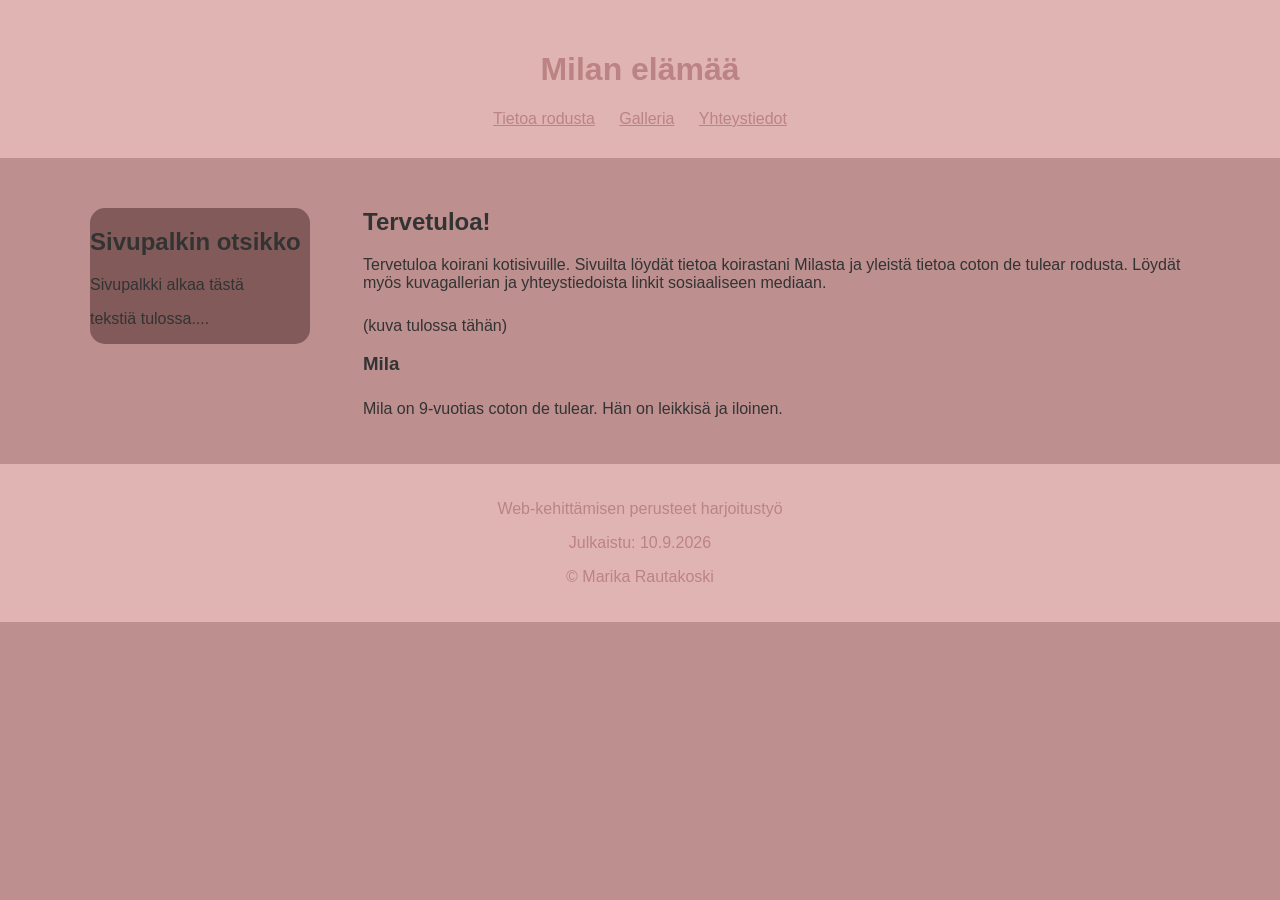
==== index.html @ 97edd07a "First version" ====
<!DOCTYPE html>
<html lang="en">

<head>
    <meta charset="UTF-8">
    <meta name="viewport" content="width=device-width, initial-scale=1.0">
    <title>Milan kotisivu</title>
    <link rel="stylesheet" href="style.css">
</head>

<body>
    <header>
        <h1>Milan elämää</h1>
        <nav>
            <a href="#information">Tietoa rodusta</a>
            <a href="#gallery.html">Galleria</a>
            <a href="#contact">Yhteystiedot</a>
        </nav>

    </header>
    <main>
        <aside>
            <h2 id="sivupalkinotsikko">Sivupalkin otsikko</h2>
            <p>Sivupalkki alkaa tästä</p>
            <p>tekstiä tulossa....</p>
        </aside>

        <div class="sisalto">

            <h2 id="tervetuloa">Tervetuloa!</h2>
            <p></p>
            <p>Tervetuloa koirani kotisivuille.
                Sivuilta löydät tietoa koirastani Milasta ja yleistä tietoa coton de tulear rodusta.
                Löydät myös kuvagallerian ja yhteystiedoista linkit sosiaaliseen mediaan. </p>
            <section>

                <div>
                    (kuva tulossa tähän)
                </div>

            </section>
            <h3 id="Mila">Mila</h3>
            <section>

                <p>Mila on 9-vuotias coton de tulear. Hän on leikkisä ja iloinen. </p>

            </section>

        </div>

    </main>
    <footer>
        <p>Web-kehittämisen perusteet harjoitustyö</p>
        <p>Julkaistu: <time datetime="2026-09-10">10.9.2026</time></p>
        <p>&copy; Marika Rautakoski</p>
    </footer>
</body>

</html>
---- style.css ----
/* Koko sivu */
body {
    font-family: Arial, sans-serif;
    background-color: #bd8f8f;
    color: #333;
    margin: 0;
}

/* Header */
header {
    background-color: #e1b4b4;
  color: rgb(187, 131, 131);
    text-align: center;
    padding: 30px;
}

/* Navigaatio */
.nav {
    margin-top: 20px;
}

nav a {
 color: rgb(187, 131, 131);
    margin: 0 10px;
}


/* Pääsisältö */
main {
    max-width: 1100px;
    margin: 30px auto;
    padding: 0 20px;

    display: flex;
    gap: 25px;
    align-items: flex-start;
}

/* Artikkeli
article {
    background-color: rgb(171, 91, 91);
    padding: 25px;
    border-radius: 8px;
}
/*


/* Sectionit */
section {
    margin-top: 25px;
}


/* Sivupalkki */
aside {
    background-color: #825a5a;
    width: 220px;
    flex-shrink: 0;
    border-radius: 15px;
    margin: 20px 28px 20px 0;
}

.sisalto {
    flex: 1;
}

/* Footer */
footer {
    background-color: #e1b4b4;
    color: rgb(187, 131, 131);
    text-align: center;
    padding: 20px;
    margin-top: 20px;
}
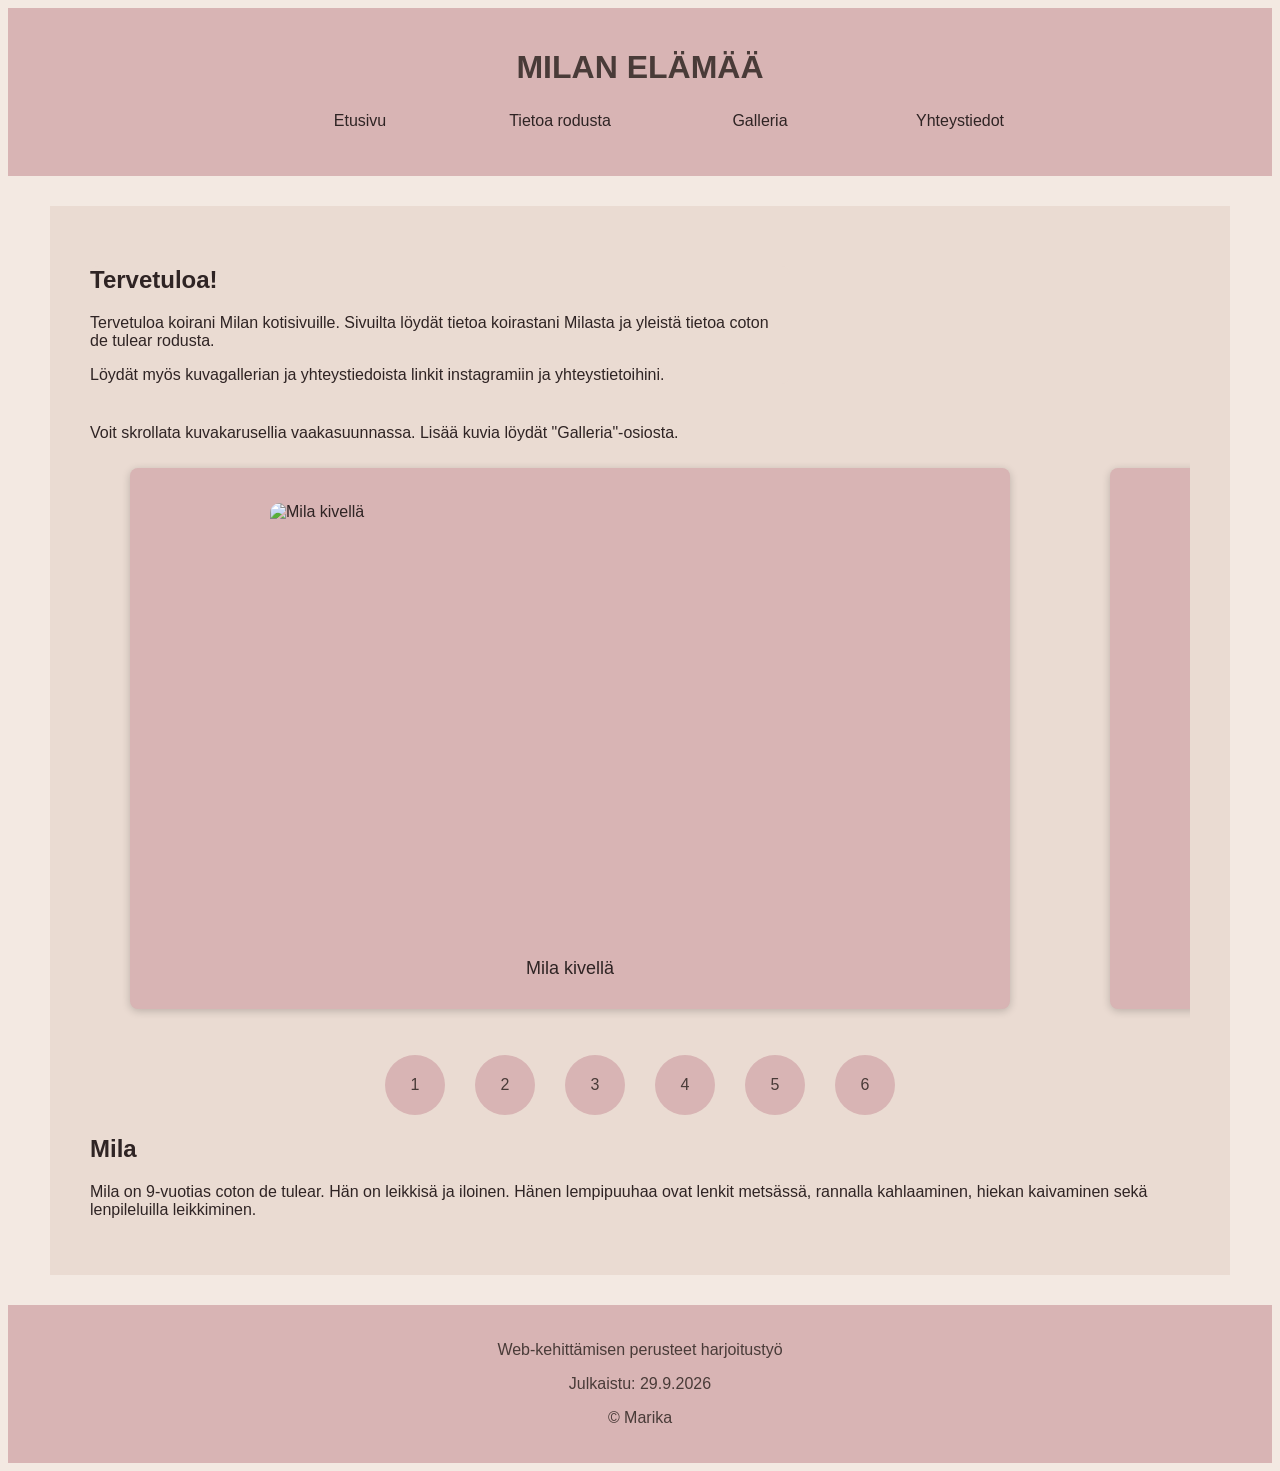
==== commit 9e07e961: "Versio2" ====
--- a/index.html
+++ b/index.html
@@ -1,58 +1,84 @@
 <!DOCTYPE html>
-<html lang="en">
+<html lang="fi">
 
 <head>
     <meta charset="UTF-8">
     <meta name="viewport" content="width=device-width, initial-scale=1.0">
     <title>Milan kotisivu</title>
-    <link rel="stylesheet" href="style.css">
+    <link rel="stylesheet" href="css/style.css">
 </head>
 
 <body>
     <header>
-        <h1>Milan elämää</h1>
-        <nav>
-            <a href="#information">Tietoa rodusta</a>
-            <a href="#gallery.html">Galleria</a>
-            <a href="#contact">Yhteystiedot</a>
+        <h1>MILAN ELÄMÄÄ</h1>
+        <nav class="nav">
+            <ul>
+                <li><a href="index.html">Etusivu</a></li>
+                <li><a href="information.html">Tietoa rodusta</a></li>
+                <li><a href="gallery.html">Galleria</a></li>
+                <li><a href="contact.html">Yhteystiedot</a></li>
+            </ul>
         </nav>
+    </header>
+    <main class="container">
+        <section class="intro">
+            <h2>Tervetuloa!</h2>
+            <p>Tervetuloa koirani Milan kotisivuille.
+                Sivuilta löydät tietoa koirastani Milasta ja yleistä tietoa coton de tulear rodusta.</p>
+            <p>Löydät myös kuvagallerian ja yhteystiedoista linkit instagramiin ja yhteystietoihini. </p>
+        </section>
+        <section class="carousel-section">
+            <p>Voit skrollata kuvakarusellia vaakasuunnassa. Lisää kuvia löydät "Galleria"-osiosta.</p>
+            <div class="carousel">
+                <figure class="carousel-item" id="slide1">
+                    <img src="images/mila6.jpg" alt="Mila kivellä">
+                    <figcaption>Mila kivellä</figcaption>
+                </figure>
+                <figure class="carousel-item" id="slide2">
+                    <img src="images/mila7.jpg" alt="Mila kalliolla">
+                    <figcaption>Mila kalliolla</figcaption>
+                </figure>
+                <figure class="carousel-item" id="slide3">
+                    <img src="images/mila8.jpg" alt="Mila kalliolla">
+                    <figcaption>Mila kalliolla</figcaption>
+                </figure>
+                <figure class="carousel-item" id="slide4">
+                    <img src="images/mila9.jpg" alt="Mila kannolla">
+                    <figcaption>Mila kannolla</figcaption>
+                </figure>
+                <figure class="carousel-item" id="slide5">
+                    <img src="images/milatitoroope.JPG" alt="Mila, Tito ja Roope">
+                    <figcaption>Mila, Tito ja Roope</figcaption>
+                </figure>
+                <figure class="carousel-item" id="slide6">
+                    <img src="images/milaroope.jpg" alt="Mila ja Roope">
+                    <figcaption>Mila ja Roope</figcaption>
+                </figure>
+            </div>
+            <nav class="carousel-nav">
+                <a href="#slide1">1</a>
+                <a href="#slide2">2</a>
+                <a href="#slide3">3</a>
+                <a href="#slide4">4</a>
+                <a href="#slide5">5</a>
+                <a href="#slide6">6</a>
+            </nav>
+        </section>
+        <section>
+            <h2>Mila </h2>
 
-    </header>
-    <main>
-        <aside>
-            <h2 id="sivupalkinotsikko">Sivupalkin otsikko</h2>
-            <p>Sivupalkki alkaa tästä</p>
-            <p>tekstiä tulossa....</p>
-        </aside>
+            <p>Mila on 9-vuotias coton de tulear. Hän on leikkisä ja iloinen. Hänen lempipuuhaa ovat lenkit metsässä,
+                rannalla kahlaaminen, hiekan kaivaminen sekä lenpileluilla leikkiminen. </p>
 
-        <div class="sisalto">
+        </section>
 
-            <h2 id="tervetuloa">Tervetuloa!</h2>
-            <p></p>
-            <p>Tervetuloa koirani kotisivuille.
-                Sivuilta löydät tietoa koirastani Milasta ja yleistä tietoa coton de tulear rodusta.
-                Löydät myös kuvagallerian ja yhteystiedoista linkit sosiaaliseen mediaan. </p>
-            <section>
 
-                <div>
-                    (kuva tulossa tähän)
-                </div>
-
-            </section>
-            <h3 id="Mila">Mila</h3>
-            <section>
-
-                <p>Mila on 9-vuotias coton de tulear. Hän on leikkisä ja iloinen. </p>
-
-            </section>
-
-        </div>
 
     </main>
     <footer>
         <p>Web-kehittämisen perusteet harjoitustyö</p>
-        <p>Julkaistu: <time datetime="2026-09-10">10.9.2026</time></p>
-        <p>&copy; Marika Rautakoski</p>
+        <p>Julkaistu: <time datetime="2026-09-10"></time>29.9.2026</time></p>
+        <p>&copy; Marika</p>
     </footer>
 </body>
 
--- a/css/style.css
+++ b/css/style.css
@@ -0,0 +1,223 @@
+* Perusasetukset */ * {
+    box-sizing: border-box;
+    margin: 0;
+    padding: 0;
+}
+
+body {
+    font-family: Arial, sans-serif;
+    background-color: #F3E9E2;
+    color: #2f2424;
+
+}
+
+
+/* Header */
+header {
+    background-color: #D8B4B4;
+    color: #493B38;
+    padding: 20px 40px;
+    text-align: center;
+}
+
+header h1 {
+    margin-bottom: 10px;
+}
+
+/* Navigaatio */
+.nav ul {
+    gap: 0;
+    display: flex;
+    list-style: none;
+    justify-content: center;
+}
+
+
+.nav li {
+    flex: 1;
+    max-width: 200px;
+
+}
+
+nav a {
+    display: block;
+    color: #2f2424;
+    margin: 0 10px;
+    text-decoration: none;
+    padding: 10px 10px;
+}
+
+nav a:hover {
+    text-decoration: underline;
+}
+
+
+/* Pääsisältö */
+
+.container {
+    width: 90%;
+    max-width: 1100px;
+    /*keskitetään main keskelle*/
+    margin: 30px auto;
+    padding: 40px;
+    background-color: #EADBD2;
+}
+
+.container section img {
+    width: 100%;
+    max-width: 600px;
+    height: 400px;
+    object-fit: cover;
+    display: block;
+    margin: 15px auto 25px;
+    border-radius: 10px;
+}
+
+
+main {
+    max-width: 1100px;
+    margin: 30px auto;
+    padding: 0 20px;
+    gap: 25px;
+    align-items: flex-start;
+}
+
+
+/* Sectionit */
+
+.intro {
+    background-color: #EADBD2;
+    max-width: 700px;
+    border-radius: 8px;
+    margin-bottom: 40px;
+}
+
+.gallery-section {
+    margin-bottom: 40px;
+}
+
+.gallery {
+    display: flex;
+    flex-direction: row;
+    flex-wrap: wrap;
+    gap: 20px;
+}
+
+.gallery-item {
+    flex: 1 1 300px;
+    /* kasvu, kutistuminen,  */
+    background-color: #D8B4B4;
+    border-radius: 8px;
+    overflow: hidden;
+    box-shadow: 0 2px 8px rgba(0, 0, 0, 0.2);
+}
+
+.gallery-item img {
+    width: 100%;
+    height: 300px;
+    object-fit: cover;
+}
+
+.gallery-item figcaption {
+    padding: 15px;
+    text-align: center;
+}
+
+/* Carousel */
+
+.carousel-section {
+    margin-bottom: 20px;
+    margin-top: 20px;
+}
+
+.carousel-section p {
+
+    margin-bottom: 10px;
+}
+
+.carousel {
+    display: flex;
+    gap: 20px;
+    flex-wrap: nowrap;
+    overflow-x: auto;
+    padding-bottom: 20px;
+    border-radius: 8px;
+    scroll-snap-type: x proximity;
+    scroll-behavior: smooth;
+    scrollbar-width: none;
+}
+
+.carousel-item {
+    flex: 0 0 80%;
+    background-color: #D8B4B4;
+    border-radius: 8px;
+    scroll-snap-align: center;
+    box-shadow: 0 2px 8px rgba(0, 0, 0, 0.2);
+    overflow: hidden;
+    padding-top: 20px;
+}
+
+.carousel-item img {
+    width: 100%;
+    height: 300px;
+    object-fit: cover;
+    display: block;
+}
+
+.carousel-item figcaption {
+
+    padding: 30px;
+    text-align: center;
+    font-size: 18px;
+}
+
+.carousel-nav {
+    display: flex;
+    justify-content: center;
+    margin-top: 10px;
+    gap: 10px;
+}
+
+.carousel-nav a {
+    display: flex;
+    background-color: #D8B4B4;
+    color: #493B38;
+    border-radius: 50%;
+    text-decoration: none;
+    justify-content: center;
+    align-items: center;
+    width: 40px;
+    height: 40px;
+}
+
+.carousel-nav a:hover {
+    background-color: #825a5a;
+    color: #493B38;
+}
+
+.koiralinkit a {
+    color: #493B38;
+    text-decoration: none;
+}
+
+.koiralinkit a:hover {
+    text-decoration: underline;
+}
+
+.yhteystiedot a {
+    color: #493B38;
+    text-decoration: none;
+}
+
+.yhteystiedot a:hover {
+    text-decoration: underline;
+}
+
+
+footer {
+    background-color: #D8B4B4;
+    color: #493B38;
+    text-align: center;
+    padding: 20px;
+    margin-top: 20px;
+}
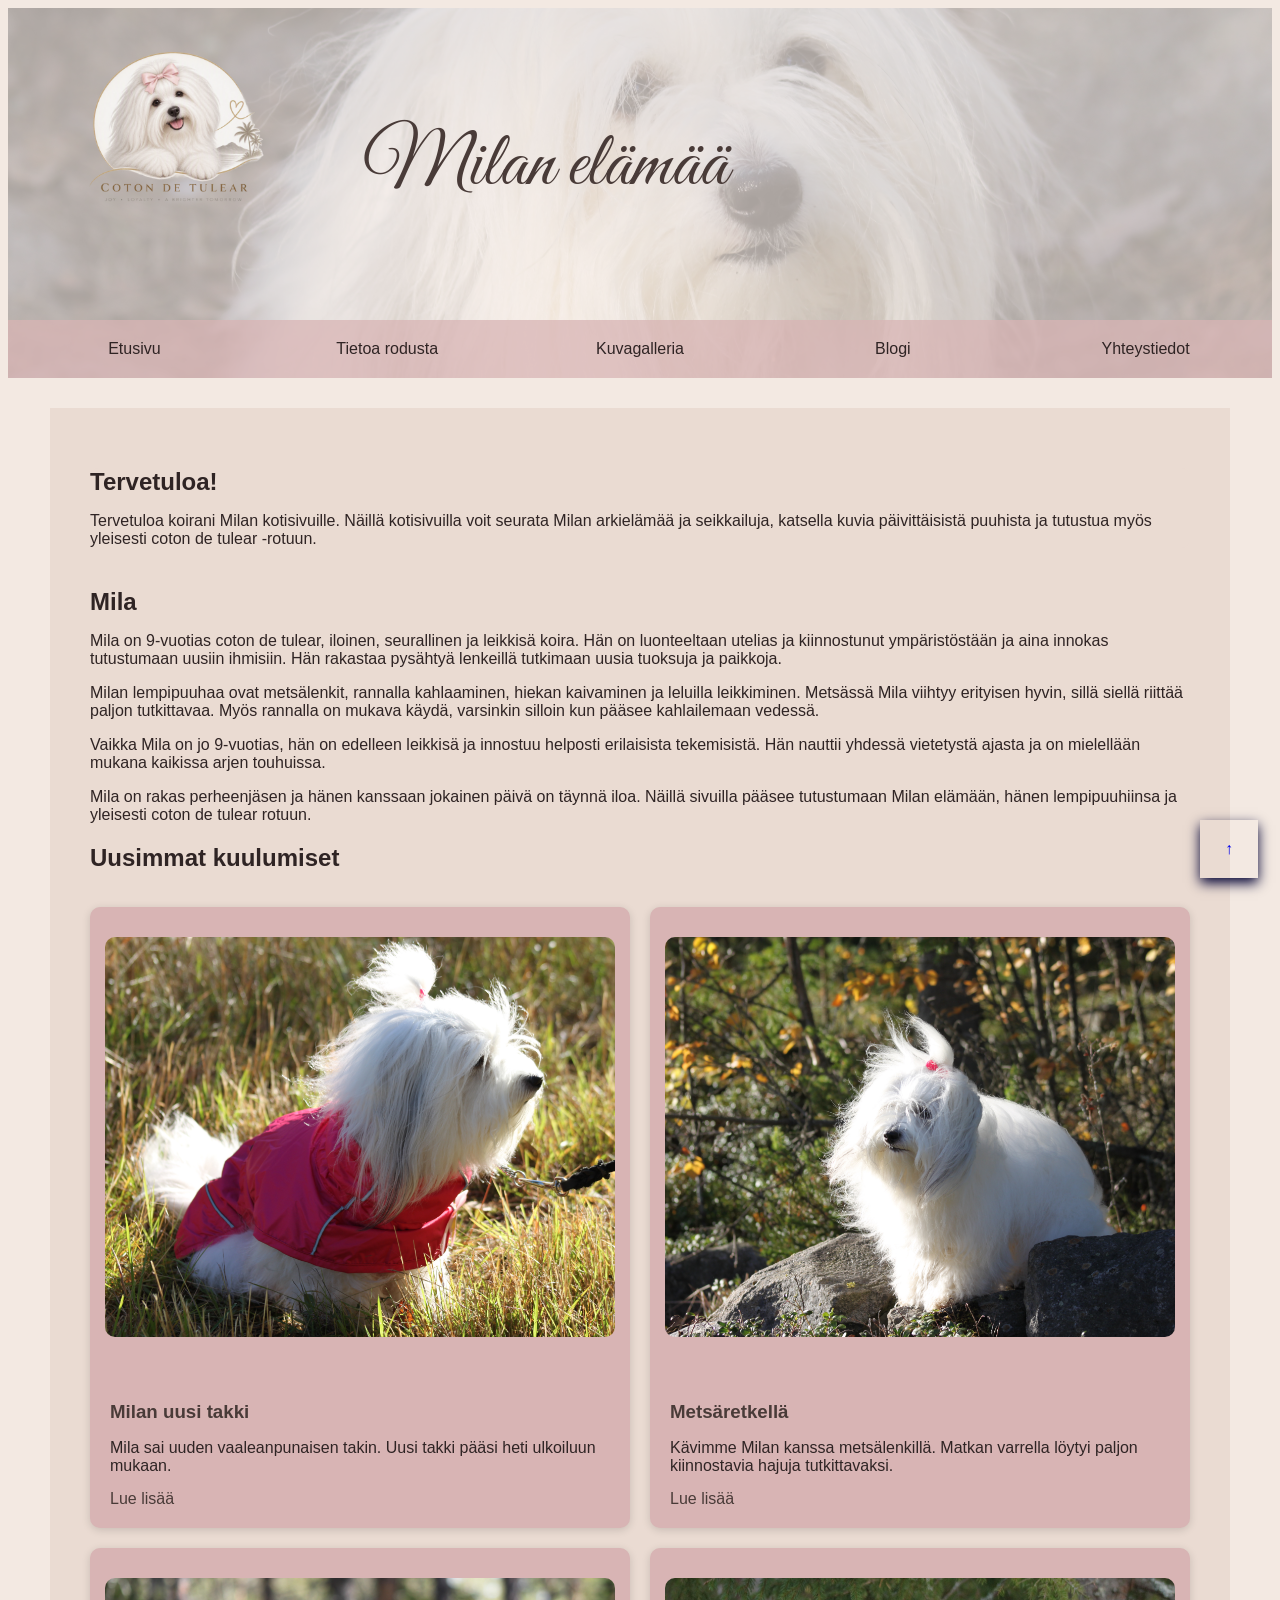
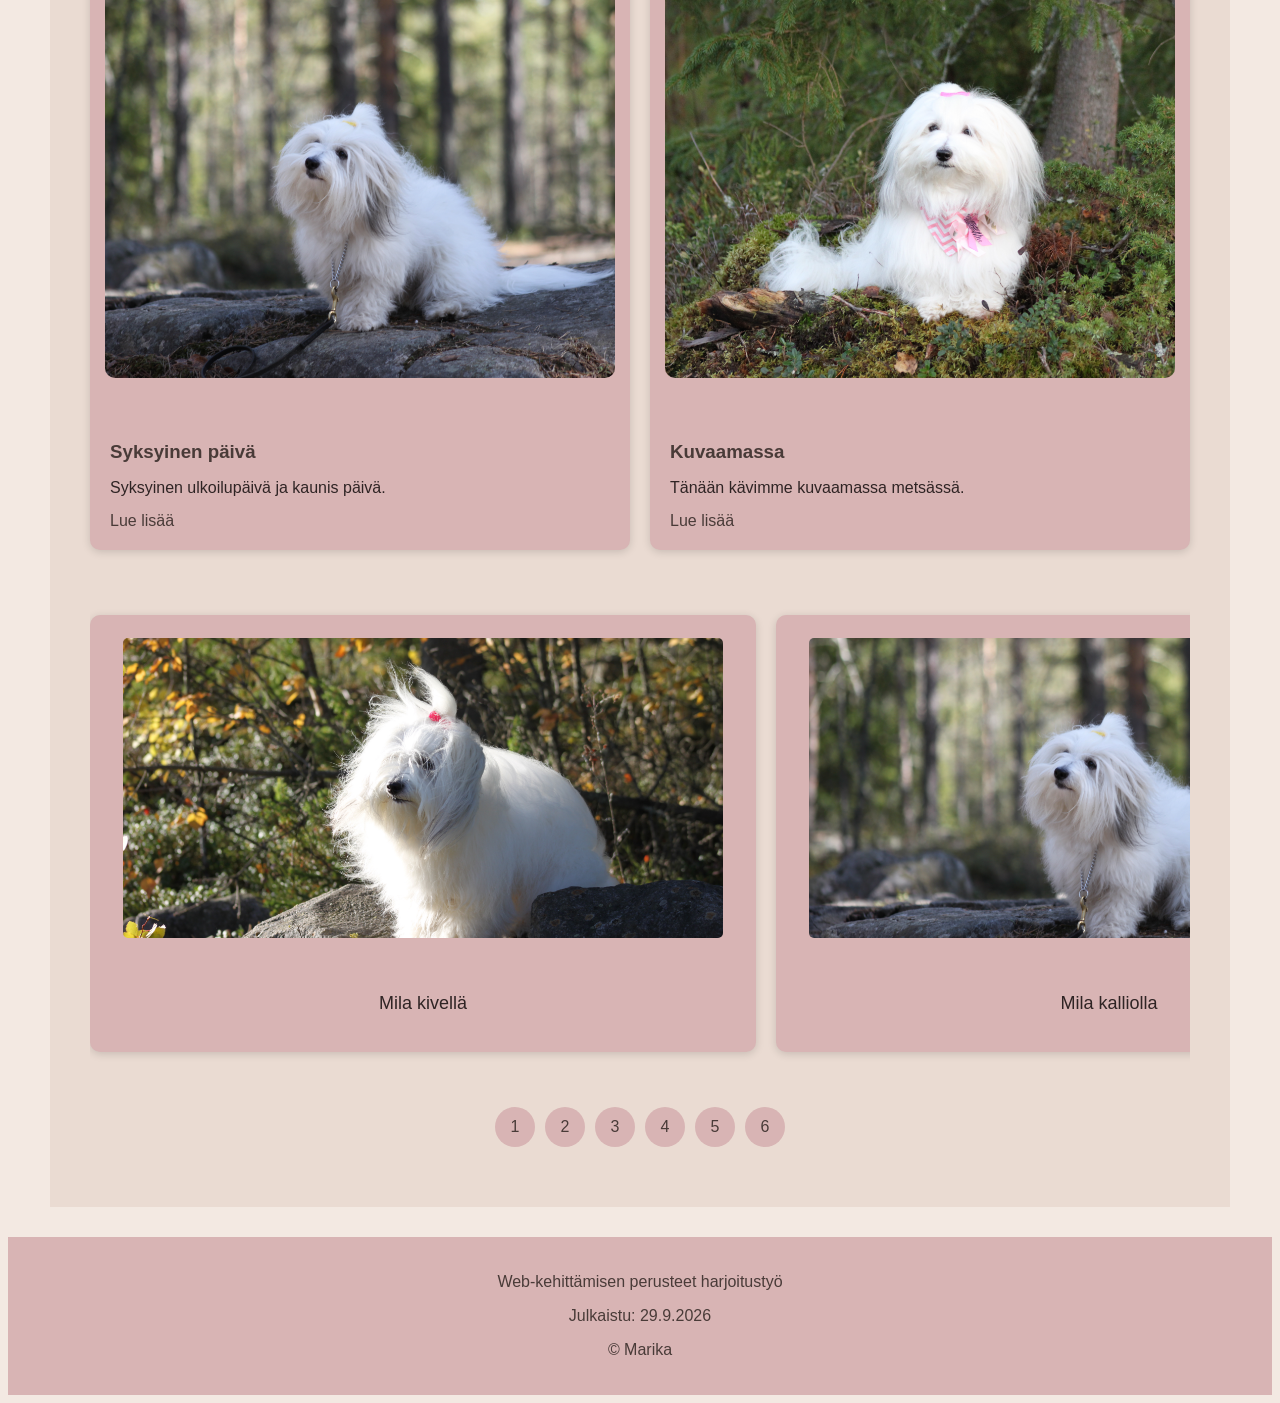
==== commit 408d77f6: "Versio3" ====
--- a/index.html
+++ b/index.html
@@ -5,45 +5,147 @@
     <meta charset="UTF-8">
     <meta name="viewport" content="width=device-width, initial-scale=1.0">
     <title>Milan kotisivu</title>
+    <link rel="preconnect" href="https://fonts.googleapis.com">
+    <link rel="preconnect" href="https://fonts.gstatic.com" crossorigin>
+    <link href="https://fonts.googleapis.com/css2?family=Great+Vibes&display=swap" rel="stylesheet">
     <link rel="stylesheet" href="css/style.css">
 </head>
 
-<body>
+<body id="alku">
+    <!-- Header -->
     <header>
-        <h1>MILAN ELÄMÄÄ</h1>
-        <nav class="nav">
-            <ul>
-                <li><a href="index.html">Etusivu</a></li>
-                <li><a href="information.html">Tietoa rodusta</a></li>
-                <li><a href="gallery.html">Galleria</a></li>
-                <li><a href="contact.html">Yhteystiedot</a></li>
-            </ul>
-        </nav>
+        <img class="logo" src="images/logo.png" alt="Milan elämää -logo">
+
+        <div class="header-content">
+            <h1>Milan elämää</h1>
+            <!-- Navigation -->
+            <nav class="nav">
+                <ul>
+                    <li><a href="index.html">Etusivu</a></li>
+                    <li><a href="information.html">Tietoa rodusta</a></li>
+                    <li><a href="gallery.html">Kuvagalleria</a></li>
+                    <li><a href="blogi.html">Blogi</a></li>
+                    <li><a href="contact.html">Yhteystiedot</a></li>
+                </ul>
+            </nav>
+            </div>
     </header>
+    <!-- Main content -->
     <main class="container">
         <section class="intro">
             <h2>Tervetuloa!</h2>
             <p>Tervetuloa koirani Milan kotisivuille.
-                Sivuilta löydät tietoa koirastani Milasta ja yleistä tietoa coton de tulear rodusta.</p>
-            <p>Löydät myös kuvagallerian ja yhteystiedoista linkit instagramiin ja yhteystietoihini. </p>
+                Näillä kotisivuilla voit seurata Milan arkielämää ja seikkailuja, katsella kuvia päivittäisistä puuhista ja tutustua myös yleisesti coton de
+                tulear -rotuun.
+            </p>
+        </section>
+        <section>
+            <h2>Mila </h2>
+
+            <p>Mila on 9-vuotias coton de tulear, iloinen, seurallinen ja leikkisä koira. Hän on
+                luonteeltaan utelias ja kiinnostunut ympäristöstään ja aina innokas tutustumaan uusiin ihmisiin. Hän rakastaa pysähtyä lenkeillä
+                tutkimaan uusia tuoksuja ja paikkoja.
+            </p>
+            <p>Milan lempipuuhaa ovat metsälenkit, rannalla kahlaaminen, hiekan kaivaminen ja leluilla
+                leikkiminen. Metsässä Mila viihtyy erityisen hyvin, sillä siellä riittää paljon tutkittavaa.
+                Myös rannalla on mukava käydä, varsinkin silloin kun pääsee kahlailemaan vedessä.
+            </p>
+            <p> Vaikka Mila on jo 9-vuotias, hän on edelleen leikkisä ja innostuu helposti erilaisista
+                tekemisistä. Hän nauttii yhdessä vietetystä ajasta ja on mielellään mukana kaikissa arjen touhuissa.
+            </p>
+            <p>
+                Mila on rakas perheenjäsen ja hänen kanssaan jokainen päivä on täynnä iloa. Näillä
+                sivuilla pääsee tutustumaan Milan elämään, hänen lempipuuhiinsa ja yleisesti coton de tulear rotuun.</p>
+            </p>
+        </section>
+        <!-- cards -->
+        <section class="latest-articles">
+            <h2>Uusimmat kuulumiset</h2>
+
+            <div class="article-grid">
+
+                <article class="card">
+                    <img src="images/mila1.JPG" alt="Mila vaaleanpunaisessa takissa">
+
+                    <div class="card-content">
+                        <h3>Milan uusi takki</h3>
+
+                        <p>
+                            Mila sai uuden vaaleanpunaisen takin.
+                            Uusi takki pääsi heti ulkoiluun mukaan.
+                        </p>
+
+                        <a href="blogi.html#uusi-takki">Lue lisää</a>
+                    </div>
+                </article>
+
+
+                <article class="card">
+                    <img src="images/mila6.JPG" alt="Mila istuu kivellä">
+
+                    <div class="card-content">
+                        <h3>Metsäretkellä</h3>
+
+                        <p>
+                            Kävimme Milan kanssa metsälenkillä.
+                            Matkan varrella löytyi paljon kiinnostavia hajuja tutkittavaksi.
+                        </p>
+
+                        <a href="blogi.html#metsaretki">Lue lisää</a>
+                    </div>
+                </article>
+
+
+                <article class="card">
+                    <img src="images/mila7.JPG" alt="Mila kalliolla">
+
+                    <div class="card-content">
+                        <h3>Syksyinen päivä</h3>
+
+                        <p>
+                            Syksyinen ulkoilupäivä ja kaunis päivä.
+                        </p>
+
+                        <a href="blogi.html#syksyinen-paiva">Lue lisää</a>
+                    </div>
+                </article>
+
+
+                <article class="card">
+                    <img src="images/IMG_3624.JPG" alt="Mila ja huivi">
+
+                    <div class="card-content">
+                        <h3>Kuvaamassa</h3>
+
+                        <p>
+                            Tänään kävimme kuvaamassa metsässä.
+
+                        </p>
+
+                        <a href="blogi.html#mila-ja-huivi">Lue lisää</a>
+                    </div>
+                </article>
+
+            </div>
+            <!-- Carousel -->
         </section>
         <section class="carousel-section">
-            <p>Voit skrollata kuvakarusellia vaakasuunnassa. Lisää kuvia löydät "Galleria"-osiosta.</p>
+
             <div class="carousel">
                 <figure class="carousel-item" id="slide1">
-                    <img src="images/mila6.jpg" alt="Mila kivellä">
+                    <img src="images/mila6.JPG" alt="Mila kivellä">
                     <figcaption>Mila kivellä</figcaption>
                 </figure>
                 <figure class="carousel-item" id="slide2">
-                    <img src="images/mila7.jpg" alt="Mila kalliolla">
+                    <img src="images/mila7.JPG" alt="Mila kalliolla">
                     <figcaption>Mila kalliolla</figcaption>
                 </figure>
                 <figure class="carousel-item" id="slide3">
-                    <img src="images/mila8.jpg" alt="Mila kalliolla">
+                    <img src="images/mila8.JPG" alt="Mila kalliolla">
                     <figcaption>Mila kalliolla</figcaption>
                 </figure>
                 <figure class="carousel-item" id="slide4">
-                    <img src="images/mila9.jpg" alt="Mila kannolla">
+                    <img src="images/mila9.JPG" alt="Mila kannolla">
                     <figcaption>Mila kannolla</figcaption>
                 </figure>
                 <figure class="carousel-item" id="slide5">
@@ -51,8 +153,8 @@
                     <figcaption>Mila, Tito ja Roope</figcaption>
                 </figure>
                 <figure class="carousel-item" id="slide6">
-                    <img src="images/milaroope.jpg" alt="Mila ja Roope">
-                    <figcaption>Mila ja Roope</figcaption>
+                    <img src="images/IMG_3624.JPG" alt="Mila ja Roope">
+                    <figcaption>Mila huivi kaulassa</figcaption>
                 </figure>
             </div>
             <nav class="carousel-nav">
@@ -64,22 +166,22 @@
                 <a href="#slide6">6</a>
             </nav>
         </section>
-        <section>
-            <h2>Mila </h2>
 
-            <p>Mila on 9-vuotias coton de tulear. Hän on leikkisä ja iloinen. Hänen lempipuuhaa ovat lenkit metsässä,
-                rannalla kahlaaminen, hiekan kaivaminen sekä lenpileluilla leikkiminen. </p>
-
-        </section>
 
 
 
     </main>
+    <!-- Footer -->
     <footer>
         <p>Web-kehittämisen perusteet harjoitustyö</p>
-        <p>Julkaistu: <time datetime="2026-09-10"></time>29.9.2026</time></p>
+        <p>Julkaistu: <time datetime="2026-09-10">29.9.2026</time></p>
         <p>&copy; Marika</p>
     </footer>
+
+    <!-- up button -->
+     
+
+    <a class="takaisin-ylos" href="#alku">&uarr;</a>
 </body>
 
 </html>
--- a/css/style.css
+++ b/css/style.css
@@ -1,4 +1,6 @@
-* Perusasetukset */ * {
+* Perusasetukset */ *
+
+{
     box-sizing: border-box;
     margin: 0;
     padding: 0;
@@ -11,48 +13,109 @@
 
 }
 
+h2 {
+    margin-bottom: 15px;
+}
+/* old pink Header
+
+header {
+    background-color: #D8B4B4;
+    color: #493B38;
+    box-shadow: 0 2px 8px rgba(0, 0, 0, 0.2);
+    min-height: 280px;
+    padding: 20px 40px;
+    position: relative;
+    text-align: center;
+}
+*/
 
 /* Header */
 header {
-    background-color: #D8B4B4;
-    color: #493B38;
-    padding: 20px 40px;
-    text-align: center;
+    color: #493B38;
+    height: 350px;
+    padding: 10px 40px;
+    position: relative;
+    text-align: center;
+    isolation: isolate;
+    overflow: hidden;
+    background-color: transparent;
+}
+
+/* transparent backround */
+header::before {
+    content: "";
+    position: absolute;
+    inset: 0;
+    background-image: url("../images/kopioetusivu.jpg");
+    background-size: cover;
+    background-position: center;
+    opacity: 0.30;
+    z-index: -1;
 }
 
 header h1 {
-    margin-bottom: 10px;
+    font-family: "Great Vibes", cursive;
+    font-size: 78px;
+    font-weight: 400;
+    margin-top: 100px;
+    margin-left: -190px;
+}
+ /* Logo headerissa */
+.logo {
+    position: absolute;
+    left: 40px;
+    top: 0;
+    width: 250px;
+    height: 250px;
+    object-fit: contain;
+}
+
+.header-content {
+    
+    margin-bottom: 20px;
 }
 
 /* Navigaatio */
+
+.nav {
+    background-color: rgba(216, 180, 180, 0.75);
+    padding: 10px 0;
+    position: absolute;
+    bottom: 0;
+    left: 0;
+    right: 0;
+    width: 100%;
+    box-sizing: border-box;
+}
+
 .nav ul {
-    gap: 0;
     display: flex;
     list-style: none;
-    justify-content: center;
+    width: 100%;
+    margin: 0;
+    padding: 0;
 }
 
 
 .nav li {
     flex: 1;
-    max-width: 200px;
-
-}
-
-nav a {
+
+}
+
+.nav a {
     display: block;
     color: #2f2424;
-    margin: 0 10px;
-    text-decoration: none;
+    text-decoration: none;
+    text-align: center;
     padding: 10px 10px;
 }
 
-nav a:hover {
+.nav a:hover {
     text-decoration: underline;
 }
 
 
-/* Pääsisältö */
+/* Main content */
 
 .container {
     width: 90%;
@@ -74,34 +137,25 @@
 }
 
 
-main {
-    max-width: 1100px;
-    margin: 30px auto;
-    padding: 0 20px;
-    gap: 25px;
-    align-items: flex-start;
-}
-
-
 /* Sectionit */
 
 .intro {
     background-color: #EADBD2;
-    max-width: 700px;
     border-radius: 8px;
     margin-bottom: 40px;
 }
 
+/* Gallery */
 .gallery-section {
     margin-bottom: 40px;
 }
 
 .gallery {
     display: flex;
-    flex-direction: row;
     flex-wrap: wrap;
     gap: 20px;
 }
+
 
 .gallery-item {
     flex: 1 1 300px;
@@ -109,13 +163,14 @@
     background-color: #D8B4B4;
     border-radius: 8px;
     overflow: hidden;
-    box-shadow: 0 2px 8px rgba(0, 0, 0, 0.2);
+    box-shadow: 0 2px 8px rgba(0, 0, 0, 0.3);
 }
 
 .gallery-item img {
     width: 100%;
-    height: 300px;
-    object-fit: cover;
+    height: 220px;
+    object-fit: cover;
+    display: block;
 }
 
 .gallery-item figcaption {
@@ -152,7 +207,7 @@
     background-color: #D8B4B4;
     border-radius: 8px;
     scroll-snap-align: center;
-    box-shadow: 0 2px 8px rgba(0, 0, 0, 0.2);
+    box-shadow: 0 2px 8px rgba(0, 0, 0, 0.3);
     overflow: hidden;
     padding-top: 20px;
 }
@@ -195,6 +250,8 @@
     color: #493B38;
 }
 
+/* Contact section */
+
 .koiralinkit a {
     color: #493B38;
     text-decoration: none;
@@ -213,6 +270,121 @@
     text-decoration: underline;
 }
 
+.contact-logo {
+    text-align: center;
+    margin: 30px 0;
+}
+
+.contact-logo img {
+    width: 300px;
+    height: 300px;
+    object-fit: contain;
+}
+
+/* Latest articles section */
+.latest-articles {
+    margin-bottom: 40px;
+}
+
+.latest-articles h2 {
+    margin-bottom: 35px;
+}
+
+.article-grid {
+    display: grid;
+    grid-template-columns: repeat(2, 1fr);
+    gap: 20px;
+}
+
+.card {
+    background-color: #D8B4B4;
+    border-radius: 10px;
+    overflow: hidden;
+    padding: 15px;
+    box-shadow: 0 2px 8px rgba(0, 0, 0, 0.15);
+}
+
+.card img {
+    width: 100%;
+    height: 200px;
+    object-fit: cover;
+    display: block;
+    border-radius: 8px;
+}
+
+.card-content {
+    padding: 20px 5px 5px;
+}
+
+.card h3 {
+    margin-bottom: 10px;
+    color: #493B38;
+}
+
+.card p {
+    margin-bottom: 15px;
+}
+
+.card a {
+    color: #493B38;
+    text-decoration: none;
+}
+
+.card a:hover {
+    text-decoration: underline;
+}
+
+/* Blog post */
+.blog-post {
+    background-color: #EDE0D8;
+    padding: 25px;
+    margin-bottom: 30px;
+    border-radius: 10px;
+}
+
+.blog-post h2 {
+    color: #765A56;
+    margin-bottom: 8px;
+}
+
+.blog-date {
+    margin-bottom: 15px;
+    font-size: 14px;
+    color: #765A56;
+}
+
+.blog-post img {
+    width: 100%;
+    max-width: 600px;
+    height: 300px;
+    object-fit: cover;
+    display: block;
+    margin: 15px auto 20px;
+    border-radius: 10px;
+}
+
+.blog-post p {
+    margin-bottom: 10px;
+}
+
+/* Picture in container section */
+.container section figure {
+    background-color: #D8B4B4;
+    padding: 8px;
+    margin: 25px auto;
+    max-width: 650px;
+    border-radius: 10px;
+    box-shadow: 0 2px 8px rgba(0, 0, 0, 0.15);
+}
+
+.container section figure img {
+    width: 100%;
+    height: 300px;
+    object-fit: cover;
+    display: block;
+    border-radius: 5px;
+}
+/* Footer */
 
 footer {
     background-color: #D8B4B4;
@@ -220,4 +392,26 @@
     text-align: center;
     padding: 20px;
     margin-top: 20px;
+}
+
+/* arrow up button */
+.takaisin-ylos {
+    position: fixed;
+    right: 22px;
+    bottom: 22px;
+    z-index: 200;
+
+    display: grid;
+    place-items: center;
+    width: 58px;
+    height:58px;
+    color: white
+    border radius: 50%;
+    font size: 2rem;
+    text-decoration: none;
+    box-shadow: 0 5px 12px #003;
+}
+
+.takaisin-ylos:hover, takaisin-ylos:focus {
+    text-decoration: underline;
 }
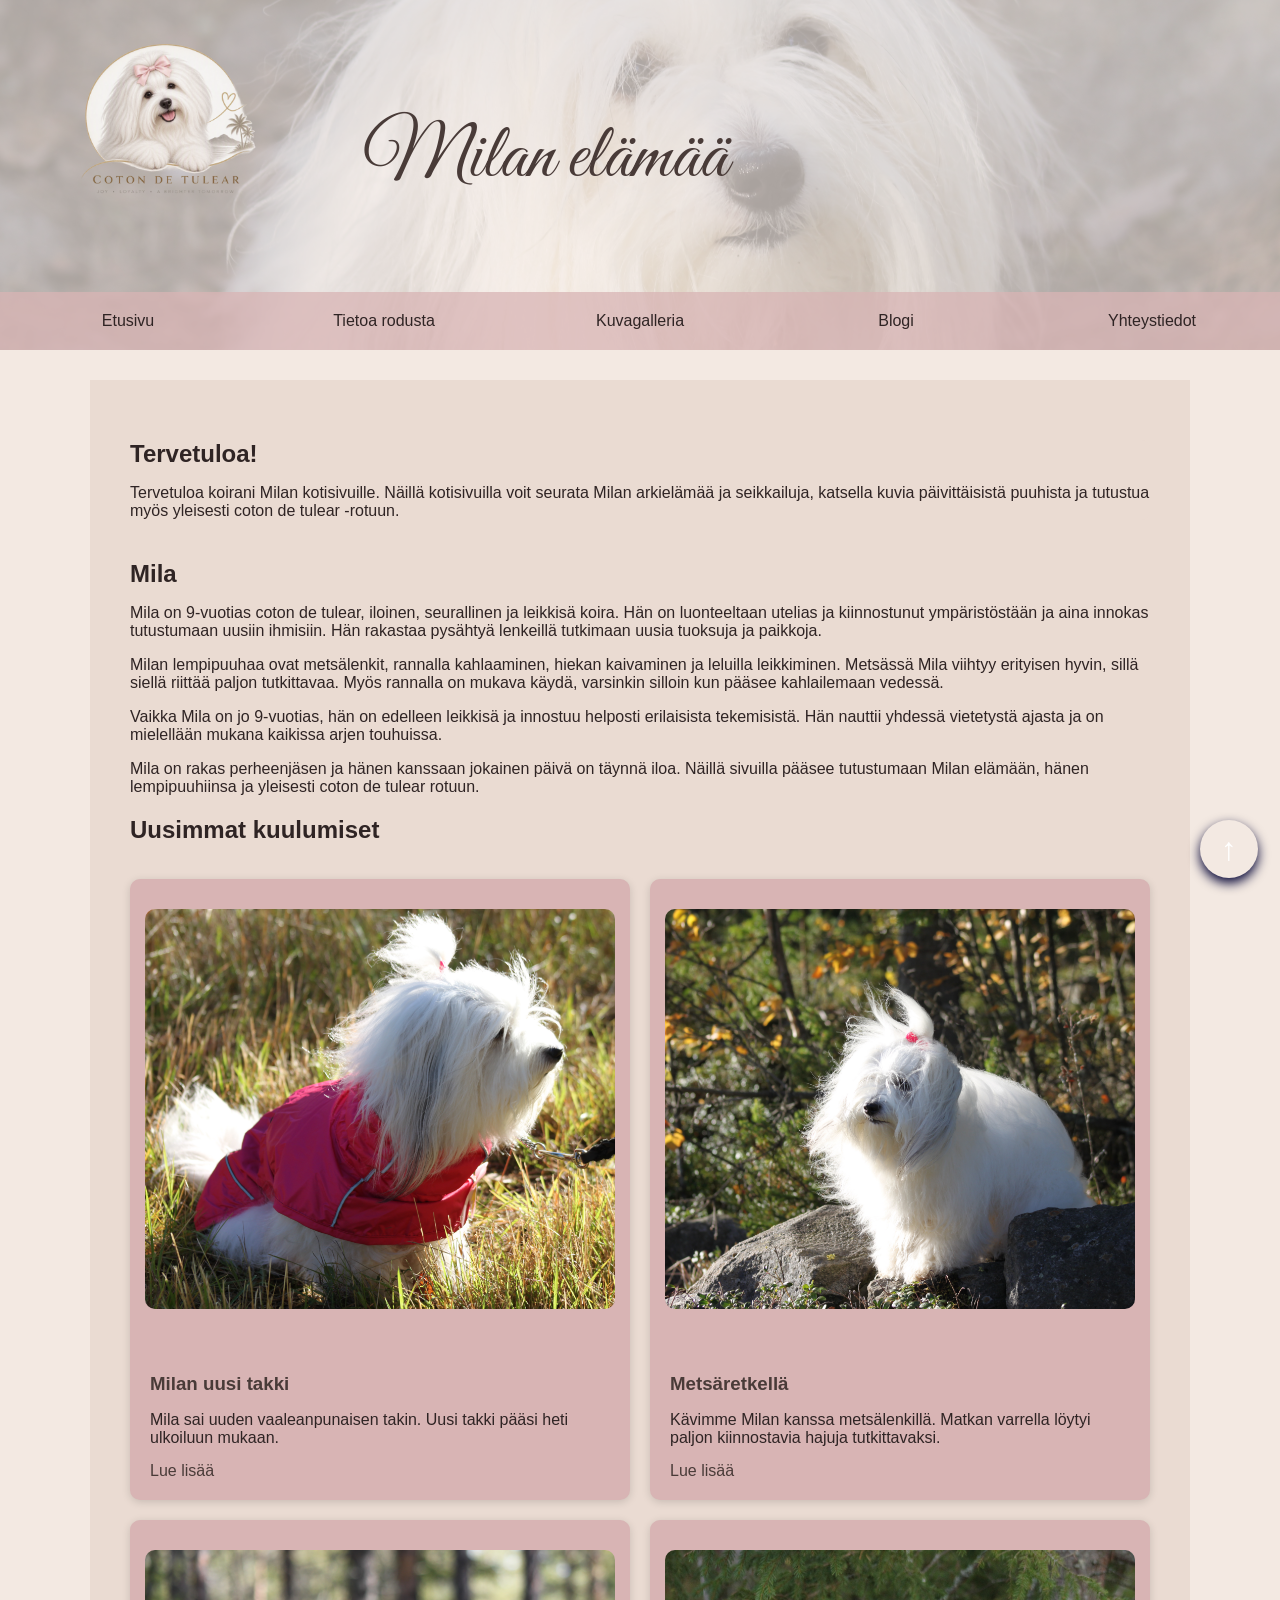
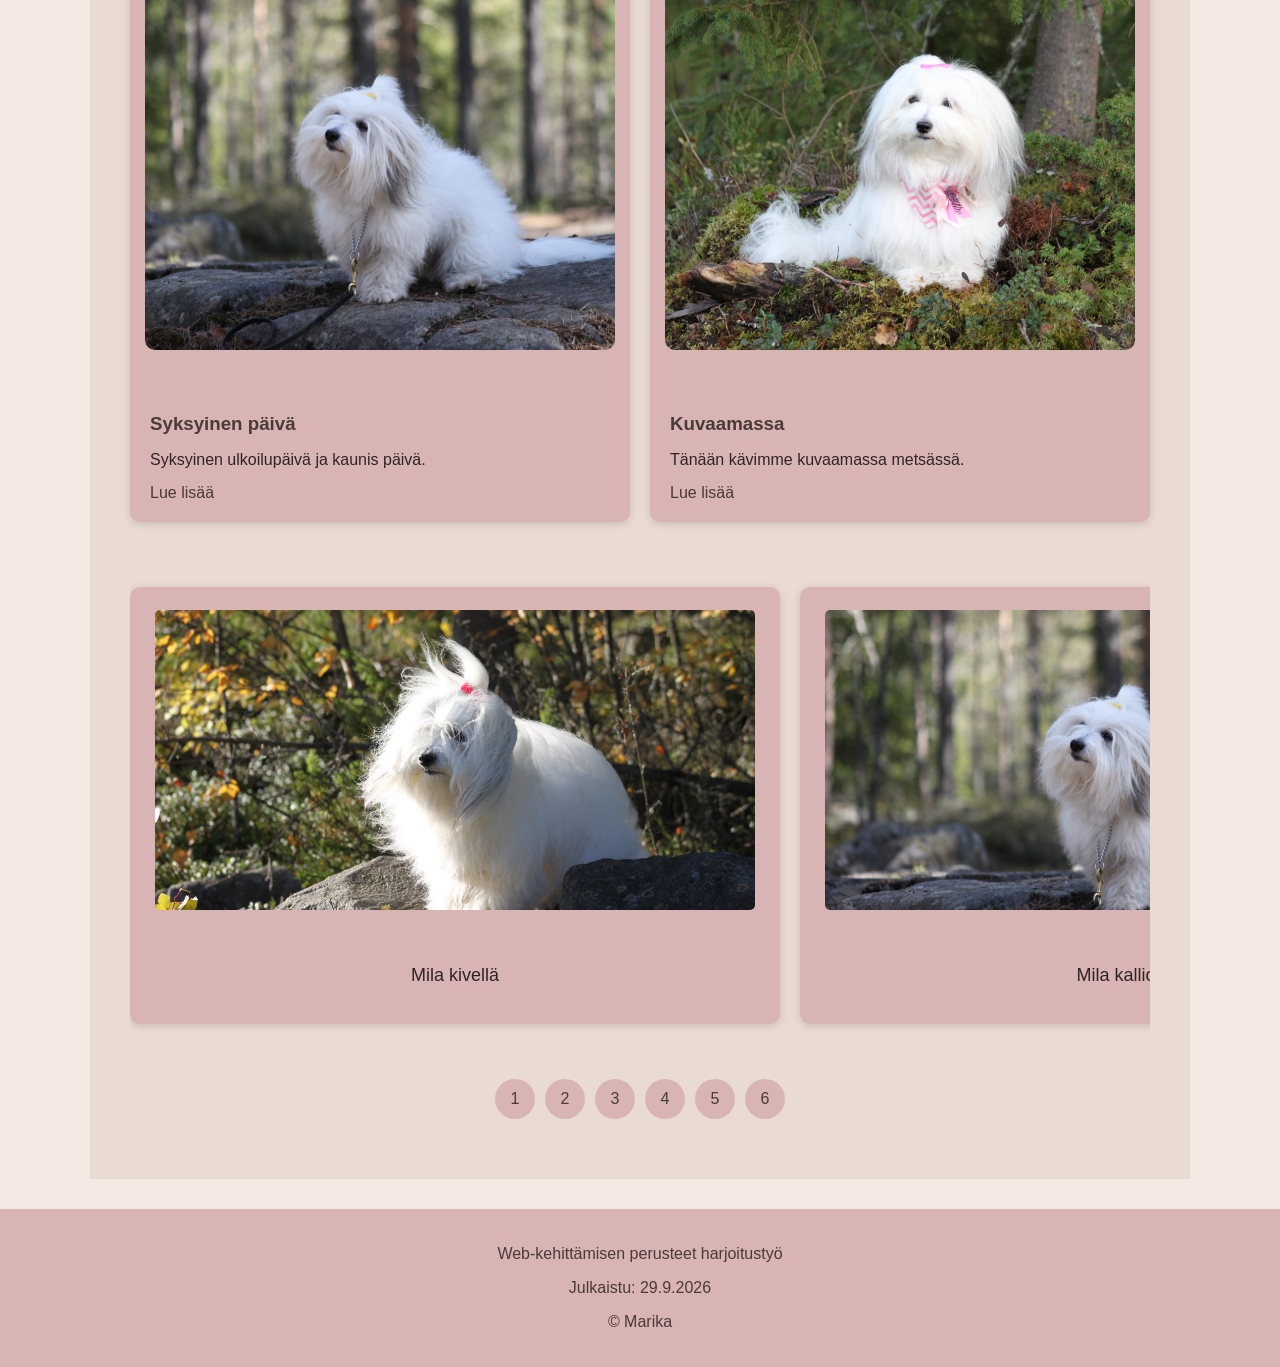
==== commit 3b168a63: "Versio 4" ====
--- a/index.html
+++ b/index.html
@@ -9,6 +9,7 @@
     <link rel="preconnect" href="https://fonts.gstatic.com" crossorigin>
     <link href="https://fonts.googleapis.com/css2?family=Great+Vibes&display=swap" rel="stylesheet">
     <link rel="stylesheet" href="css/style.css">
+    <link rel="icon" href="images/logo/icon.svg" type="image/svg+xml">
 </head>
 
 <body id="alku">
@@ -65,7 +66,7 @@
             <div class="article-grid">
 
                 <article class="card">
-                    <img src="images/mila1.JPG" alt="Mila vaaleanpunaisessa takissa">
+                    <img src="images/mila1.JPG" alt="Koira vaaleanpunaisessa takissa">
 
                     <div class="card-content">
                         <h3>Milan uusi takki</h3>
@@ -81,7 +82,7 @@
 
 
                 <article class="card">
-                    <img src="images/mila6.JPG" alt="Mila istuu kivellä">
+                    <img src="images/mila6.JPG" alt="Koira istuu kivellä">
 
                     <div class="card-content">
                         <h3>Metsäretkellä</h3>
@@ -97,7 +98,7 @@
 
 
                 <article class="card">
-                    <img src="images/mila7.JPG" alt="Mila kalliolla">
+                    <img src="images/mila7.JPG" alt="Koira kalliolla">
 
                     <div class="card-content">
                         <h3>Syksyinen päivä</h3>
@@ -112,7 +113,7 @@
 
 
                 <article class="card">
-                    <img src="images/IMG_3624.JPG" alt="Mila ja huivi">
+                    <img src="images/IMG_3624.JPG" alt="Koira huivi kaulassa">
 
                     <div class="card-content">
                         <h3>Kuvaamassa</h3>
@@ -133,27 +134,27 @@
 
             <div class="carousel">
                 <figure class="carousel-item" id="slide1">
-                    <img src="images/mila6.JPG" alt="Mila kivellä">
+                    <img src="images/mila6.JPG" alt="Koira kivellä">
                     <figcaption>Mila kivellä</figcaption>
                 </figure>
                 <figure class="carousel-item" id="slide2">
-                    <img src="images/mila7.JPG" alt="Mila kalliolla">
+                    <img src="images/mila7.JPG" alt="Koira kalliolla">
                     <figcaption>Mila kalliolla</figcaption>
                 </figure>
                 <figure class="carousel-item" id="slide3">
-                    <img src="images/mila8.JPG" alt="Mila kalliolla">
+                    <img src="images/mila8.JPG" alt="Koira kalliolla">
                     <figcaption>Mila kalliolla</figcaption>
                 </figure>
                 <figure class="carousel-item" id="slide4">
-                    <img src="images/mila9.JPG" alt="Mila kannolla">
+                    <img src="images/mila9.JPG" alt="Koira kannolla">
                     <figcaption>Mila kannolla</figcaption>
                 </figure>
                 <figure class="carousel-item" id="slide5">
-                    <img src="images/milatitoroope.JPG" alt="Mila, Tito ja Roope">
+                    <img src="images/milatitoroope.JPG" alt="Koirat Mila, Tito ja Roope">
                     <figcaption>Mila, Tito ja Roope</figcaption>
                 </figure>
                 <figure class="carousel-item" id="slide6">
-                    <img src="images/IMG_3624.JPG" alt="Mila ja Roope">
+                    <img src="images/IMG_3624.JPG" alt="Koira huivi kaulassa">
                     <figcaption>Mila huivi kaulassa</figcaption>
                 </figure>
             </div>
--- a/css/style.css
+++ b/css/style.css
@@ -1,33 +1,21 @@
-* Perusasetukset */ *
-
-{
+/* Perusasetukset */
+* {
     box-sizing: border-box;
-    margin: 0;
-    padding: 0;
+ 
 }
 
 body {
     font-family: Arial, sans-serif;
     background-color: #F3E9E2;
     color: #2f2424;
+    margin: 0;
+    padding: 0;
 
 }
 
 h2 {
     margin-bottom: 15px;
 }
-/* old pink Header
-
-header {
-    background-color: #D8B4B4;
-    color: #493B38;
-    box-shadow: 0 2px 8px rgba(0, 0, 0, 0.2);
-    min-height: 280px;
-    padding: 20px 40px;
-    position: relative;
-    text-align: center;
-}
-*/
 
 /* Header */
 header {
@@ -60,7 +48,7 @@
     margin-top: 100px;
     margin-left: -190px;
 }
- /* Logo headerissa */
+ /* Logo in header */
 .logo {
     position: absolute;
     left: 40px;
@@ -178,6 +166,30 @@
     text-align: center;
 }
 
+/* Gallery video */
+.gallery-video {
+    display: block;
+    width: 100%;
+    height: 300px;
+    object-fit: cover;
+    margin: 0;
+}
+
+/* video inner */
+.video-inner {
+    padding-top: 15px;
+}
+
+.video-item {
+    padding-top: 60px;
+}
+
+/* Video figcaption */
+.video-item figcaption {
+    padding: 40px 15px 15px;
+    text-align: center;
+}
+
 /* Carousel */
 
 .carousel-section {
@@ -250,7 +262,7 @@
     color: #493B38;
 }
 
-/* Contact section */
+/* Information section */
 
 .koiralinkit a {
     color: #493B38;
@@ -261,15 +273,46 @@
     text-decoration: underline;
 }
 
-.yhteystiedot a {
+
+/* Contact table */
+.contact {
+    width: 100%;
+    max-width: 600px;
+    border-collapse: collapse;
+    margin: 20px 0;
+    background-color: #F3E9E2;
+    border-radius: 8px;
+    overflow: hidden;
+}
+
+.contact th,
+.contact td {
+    padding: 14px 18px;
+    text-align: left;
+    border-bottom: 1px solid #D8B4B4;
+}
+
+.contact th {
+    width: 140px;
+    color: #493B38;
+    font-weight: bold;
+}
+
+.contact tr:last-child th,
+.contact tr:last-child td {
+    border-bottom: none;
+}
+
+.contact a {
     color: #493B38;
     text-decoration: none;
 }
 
-.yhteystiedot a:hover {
+.contact a:hover {
     text-decoration: underline;
 }
 
+/* Contact logo */
 .contact-logo {
     text-align: center;
     margin: 30px 0;
@@ -279,6 +322,76 @@
     width: 300px;
     height: 300px;
     object-fit: contain;
+}
+
+/* Contact form */
+form {
+    display: flex;
+    flex-direction: column;
+    gap: 15px;
+    max-width: 600px;
+    margin: 0;
+    padding: 20px;
+    border: 1px solid #D8B4B4;
+    border-radius: 8px;
+    background-color: #D8B4B4;
+}
+
+fieldset {
+    border: none;
+    padding: 0;
+    margin: 0;
+}
+
+.field {
+    margin-bottom: 10px;
+}
+
+.kentta:last-child {
+    margin-bottom: 0;
+}
+
+.field label {
+    display: block;
+    margin-bottom: 5px;
+}
+
+input:not([type="submit"]),
+textarea {
+    width: 100%;
+    display: block;
+    padding: 8px;
+    border: 1px solid #ccc;
+    border-radius: 4px;
+}
+
+input:user-invalid, select:user-invalid textarea:user-invalid {
+    border-color: red;
+}
+
+.options {
+    display: flex;
+    align-items: center;
+    gap: 8px;
+}
+
+.options input[type="checkbox"] {
+    width: auto;
+    margin: 0;
+}
+
+.buttons button {
+    padding: 12px 30px;
+    font-size: 18px;
+    cursor: pointer;
+    border: none;
+    border-radius: 6px;
+    background-color: #f8f4f4;
+    color: rgb(4, 0, 0);
+}
+
+.buttons button:hover {
+    text-decoration: underline;
 }
 
 /* Latest articles section */
@@ -384,6 +497,7 @@
     display: block;
     border-radius: 5px;
 }
+
 /* Footer */
 
 footer {
@@ -405,13 +519,13 @@
     place-items: center;
     width: 58px;
     height:58px;
-    color: white
-    border radius: 50%;
-    font size: 2rem;
+    color: white;
+    border-radius: 50%;
+    font-size: 2rem;
     text-decoration: none;
     box-shadow: 0 5px 12px #003;
 }
 
-.takaisin-ylos:hover, takaisin-ylos:focus {
+.takaisin-ylos:hover, .takaisin-ylos:focus {
     text-decoration: underline;
 }
